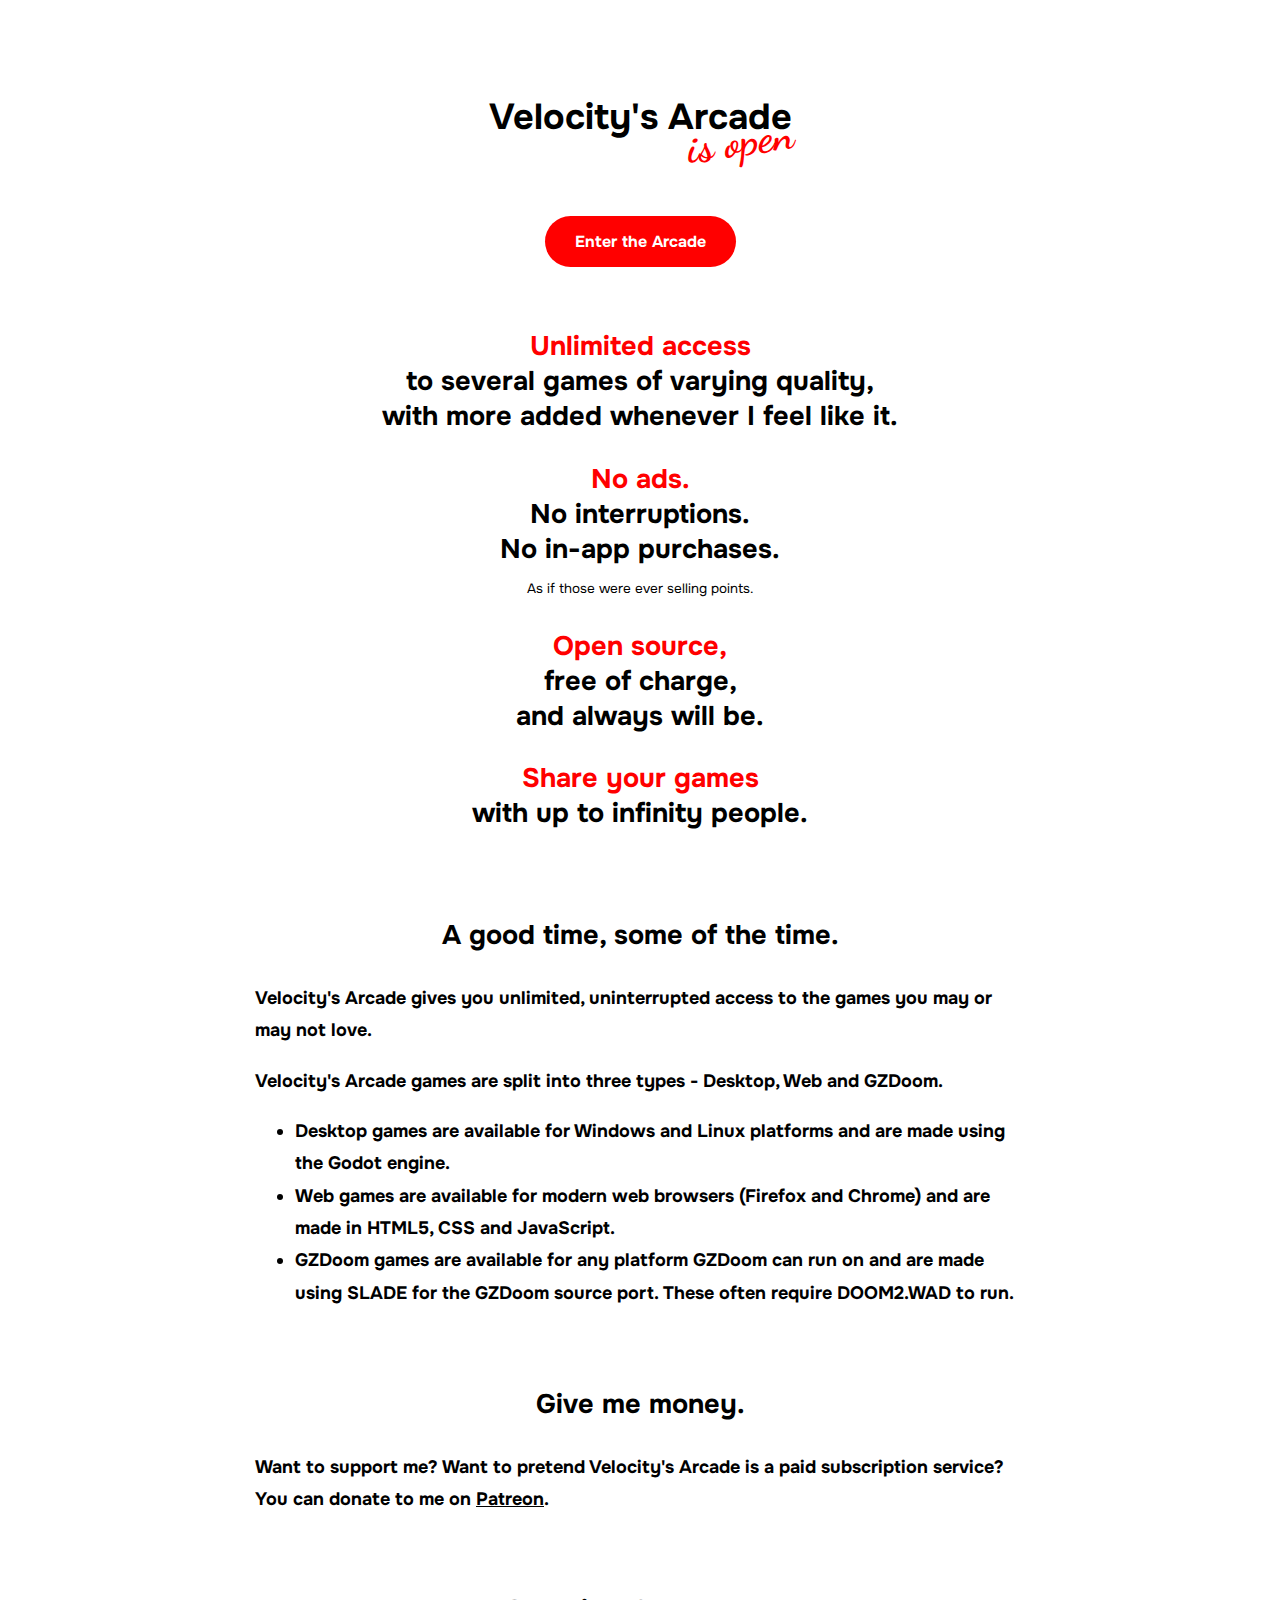
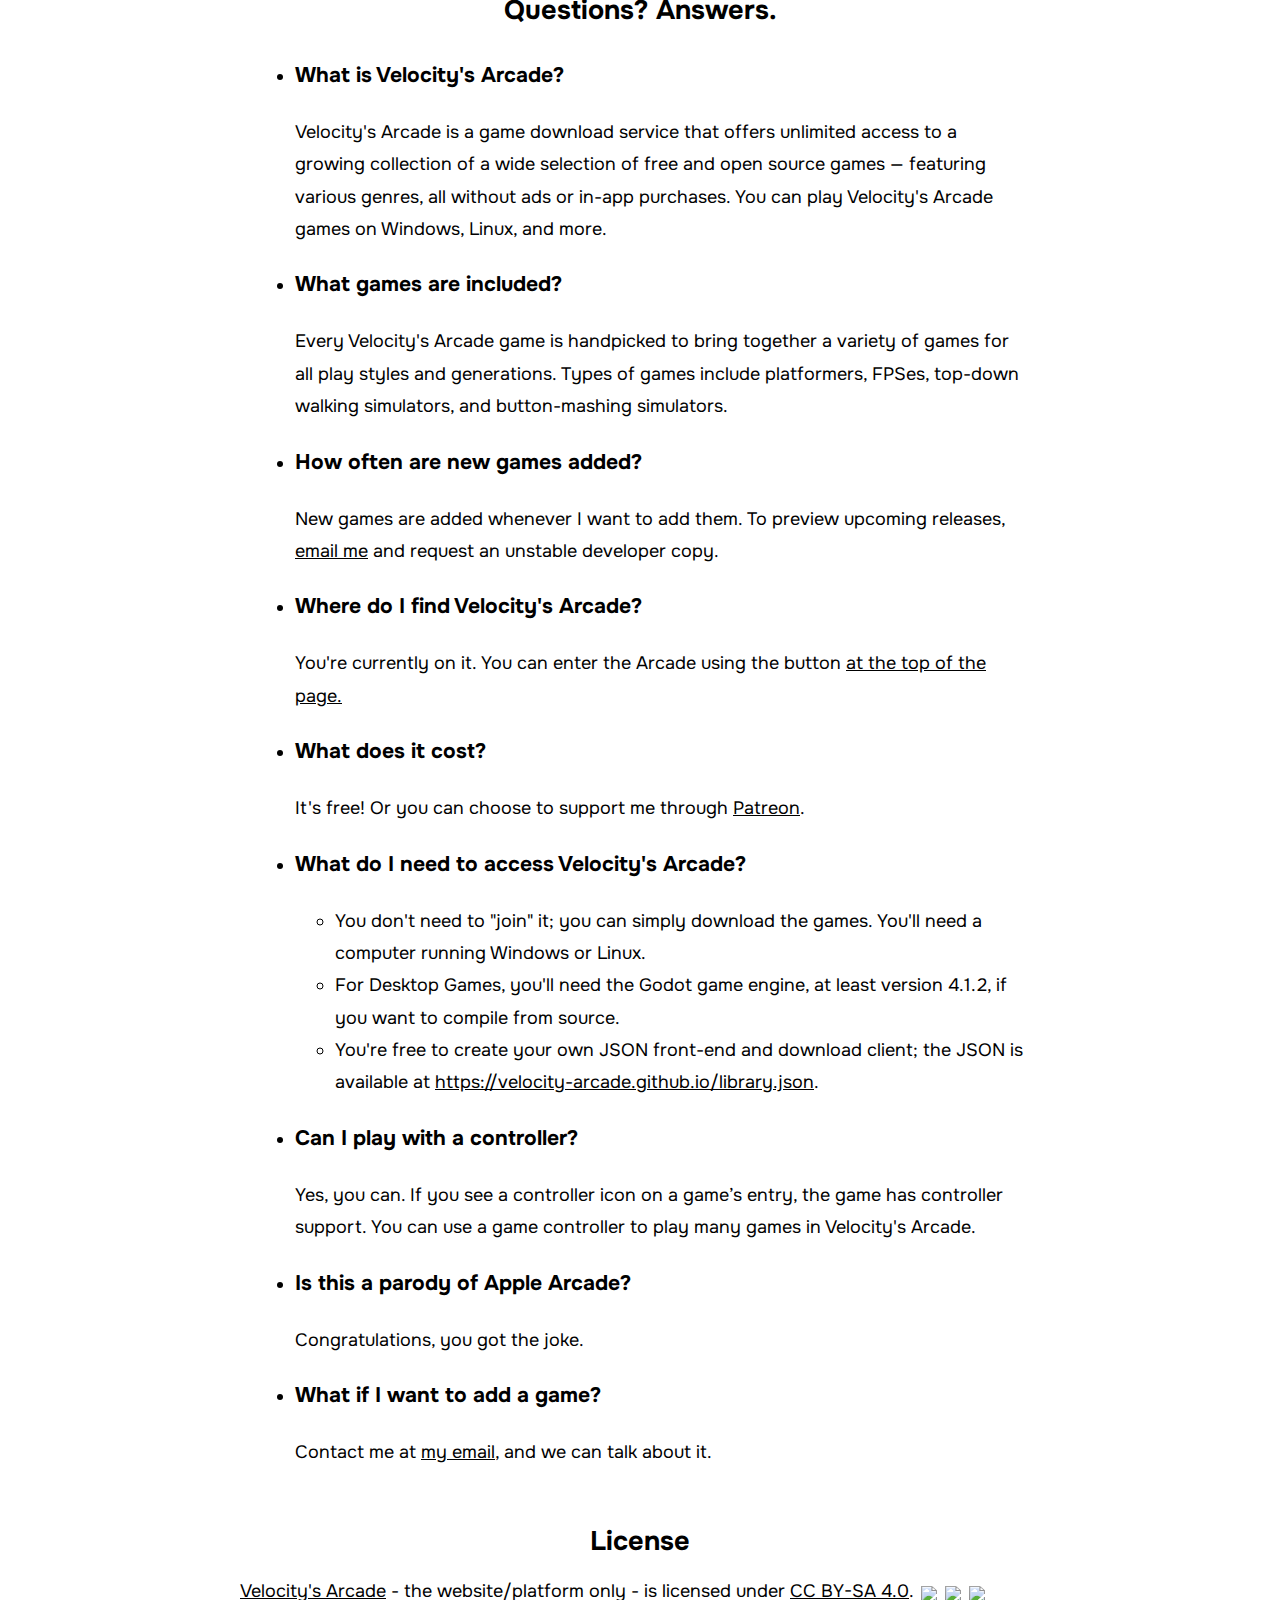
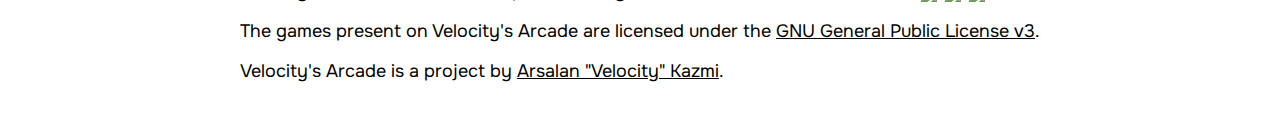
==== index.html @ 4253715c "Add: everything" ====
<!DOCTYPE html>
<html>
<head>
    <meta charset="UTF-8">
    <title>Velocity's Arcade</title>
    <meta name="viewport" content="width=device-width, initial-scale=1.0">
    <link rel="stylesheet" href="index.css">
</head>
<body>
    <header>
        <h1 id="velocitys-arcade">
            Velocity's Arcade <br>
            <p id="is-open">is open</p>
        </h1>
        <div class="button-container">
            <a href="arcade.html"><button>Enter the Arcade</button></a>
        </div>
    </header>

    <section id="selling-points">
        <p>
            <strong>Unlimited access</strong> <br>
            to several games of varying quality, <br>
            with more added whenever I feel like it.
        </p>

        <p>
            <strong>No ads.</strong> <br>
            No interruptions. <br>
            No in-app purchases. <br>
            <span>As if those were ever selling points.</span>
        </p>

        <p>
            <strong>Open source,</strong> <br>
            free of charge, <br>
            and always will be.
        </p>

        <p>
            <strong>Share your games</strong> <br>
            with up to infinity people.
        </p>
    </section>

    <section>
        <h2>A good time, some of the time.</h2>
        <p>Velocity's Arcade gives you unlimited, uninterrupted access to the games you may or may not love.</p>
        <p>Velocity's Arcade games are split into three types - Desktop, Web and GZDoom.</p>
        <ul>
            <li>Desktop games are available for Windows and Linux platforms and are made using the Godot engine.</li>
            <li>Web games are available for modern web browsers (Firefox and Chrome) and are made in HTML5, CSS and JavaScript.</li>
            <li>GZDoom games are available for any platform GZDoom can run on and are made using SLADE for the GZDoom source port. These often require DOOM2.WAD to run.</li>
        </ul>
    </section>

    <aside>
        <h2 id="give-me-money">Give me money.</h2>
        <p>Want to support me? Want to pretend Velocity's Arcade is a paid subscription service? You can donate to me on <a href="https://www.patreon.com/that1m8head">Patreon</a>.</p>
    </aside>

    <section class="faq">
        <h2 id="faq">Questions? Answers.</h2>
        <ul>
            <li>
                <h3>What is Velocity's Arcade?</h3>
                <p>Velocity's Arcade is a game download service that offers unlimited access to a growing collection of a wide selection of free and open source games — featuring various genres, all without ads or in-app purchases. You can play Velocity's Arcade games on Windows, Linux, and more.</p>
            </li>
            <li>
                <h3>What games are included?</h3>
                <p>Every Velocity's Arcade game is handpicked to bring together a variety of games for all play styles and generations. Types of games include platformers, FPSes, top-down walking simulators, and button-mashing simulators.</p>
            </li>
            <li>
                <h3>How often are new games added?</h3>
                <p>New games are added whenever I want to add them. To preview upcoming releases, <a href="mailto:sonicspeed848@gmail.com?subject=Velocity's Arcade - Unstable Game Request">email me</a> and request an unstable developer copy.</p>
            </li>
            <li>
                <h3>Where do I find Velocity's Arcade?</h3>
                <p>You're currently on it. You can enter the Arcade using the button <a href="#top">at the top of the page.</a></p>
            </li>
            <li>
                <h3>What does it cost?</h3>
                <p>It's free! Or you can choose to support me through <a href="[Patreon link]">Patreon</a>.</p>
            </li>
            <li>
                <h3>What do I need to access Velocity's Arcade?</h3>
                <ul>
                    <li>You don't need to "join" it; you can simply download the games. You'll need a computer running Windows or Linux.</li>
                    <li>For Desktop Games, you'll need the Godot game engine, at least version 4.1.2, if you want to compile from source.</li>
                    <li>You're free to create your own JSON front-end and download client; the JSON is available at <a href="library.json">https://velocity-arcade.github.io/library.json</a>.</li>
                </ul>
            </li>
            <li>
                <h3>Can I play with a controller?</h3>
                <p>Yes, you can. If you see a controller icon on a game’s entry, the game has controller support. You can use a game controller to play many games in Velocity's Arcade.</p>
            </li>
            <li>
                <h3>Is this a parody of Apple Arcade?</h3>
                <p>Congratulations, you got the joke.</p>
            </li>
            <li>
                <h3>What if I want to add a game?</h3>
                <p>Contact me at <a href="mailto:sonicspeed848@gmail.com?subject=Velocity's Arcade - Game Proposal">my email</a>, and we can talk about it.</p>
            </li>
        </ul>
    </section>

    <footer>
        <h2 id="license">License</h2>
        <p xmlns:cc="http://creativecommons.org/ns#" xmlns:dct="http://purl.org/dc/terms/">
            <a property="dct:title" rel="cc:attributionURL" href="https://velocity-arcade.github.io">Velocity's Arcade</a> - the website/platform only - is licensed under <a href="http://creativecommons.org/licenses/by-sa/4.0/?ref=chooser-v1" target="_blank" rel="license noopener noreferrer" style="display:inline-block;">CC BY-SA 4.0</a>.
                <img style="height:22px!important;margin-left:3px;vertical-align:text-bottom;" src="https://mirrors.creativecommons.org/presskit/icons/cc.svg?ref=chooser-v1">
                <img style="height:22px!important;margin-left:3px;vertical-align:text-bottom;" src="https://mirrors.creativecommons.org/presskit/icons/by.svg?ref=chooser-v1">
                <img style="height:22px!important;margin-left:3px;vertical-align:text-bottom;" src="https://mirrors.creativecommons.org/presskit/icons/sa.svg?ref=chooser-v1">
            </a>
        </p> 
        <p>The games present on Velocity's Arcade are licensed under the <a href="https://www.gnu.org/licenses/gpl-3.0.en.html">GNU General Public License v3</a>.</p>
        <p>Velocity's Arcade is a project by <a href="https://that1m8head.github.io">Arsalan "Velocity" Kazmi</a>.</p>
    </footer>
</body>
</html>
---- index.css ----
@import url('https://fonts.googleapis.com/css2?family=Dancing+Script:wght@400;500;600;700&family=Onest:wght@100;200;300;400;500;600;700;800;900&display=swap');

body {
    font-family: 'Onest', sans-serif;
    font-size: 18px;
    margin: 50px auto;
    max-width: 800px;
}

a {
    color: black;
}

header {
    padding: 20px;
}

.button-container {
    display: flex;
    justify-content: center;
    align-items: center;
}

button {
    color: white;
    background-color: red;
    font-family: "Onest", sans-serif;
    font-weight: bold;
    font-size: 16px;
    padding: 15px 30px;
    border: none;
    border-radius: 100px;
}

button:hover {
    background-color: #ff6969;
}

button:active {
    background-color: #ffa4a4;
}

#is-open {
    color: red;
    margin: 0;
    font-family: "Dancing Script", cursive;
    font-size: 120%;
    transform: translate(100px, -25px) rotate(-8deg);
}

section, aside {
    padding: 15px;
    line-height: 1.8;
    font-weight: bold;
}

.faq {
    font-weight: normal;
}

#selling-points {
    text-align: center;
    font-size: 150%;
    font-weight: bold;
    line-height: 1.3;
}

#selling-points strong {
    font-weight: bold;
    color: red;
}

#selling-points span {
    font-size: 50%;
    font-weight: normal;
}

h1, h2 {
    text-align: center;
}

@media (prefers-color-scheme: dark)
{
    body {
        background-color: #1e1e1e;
        color: white;
    }
    a {
        color: white;
    }
}
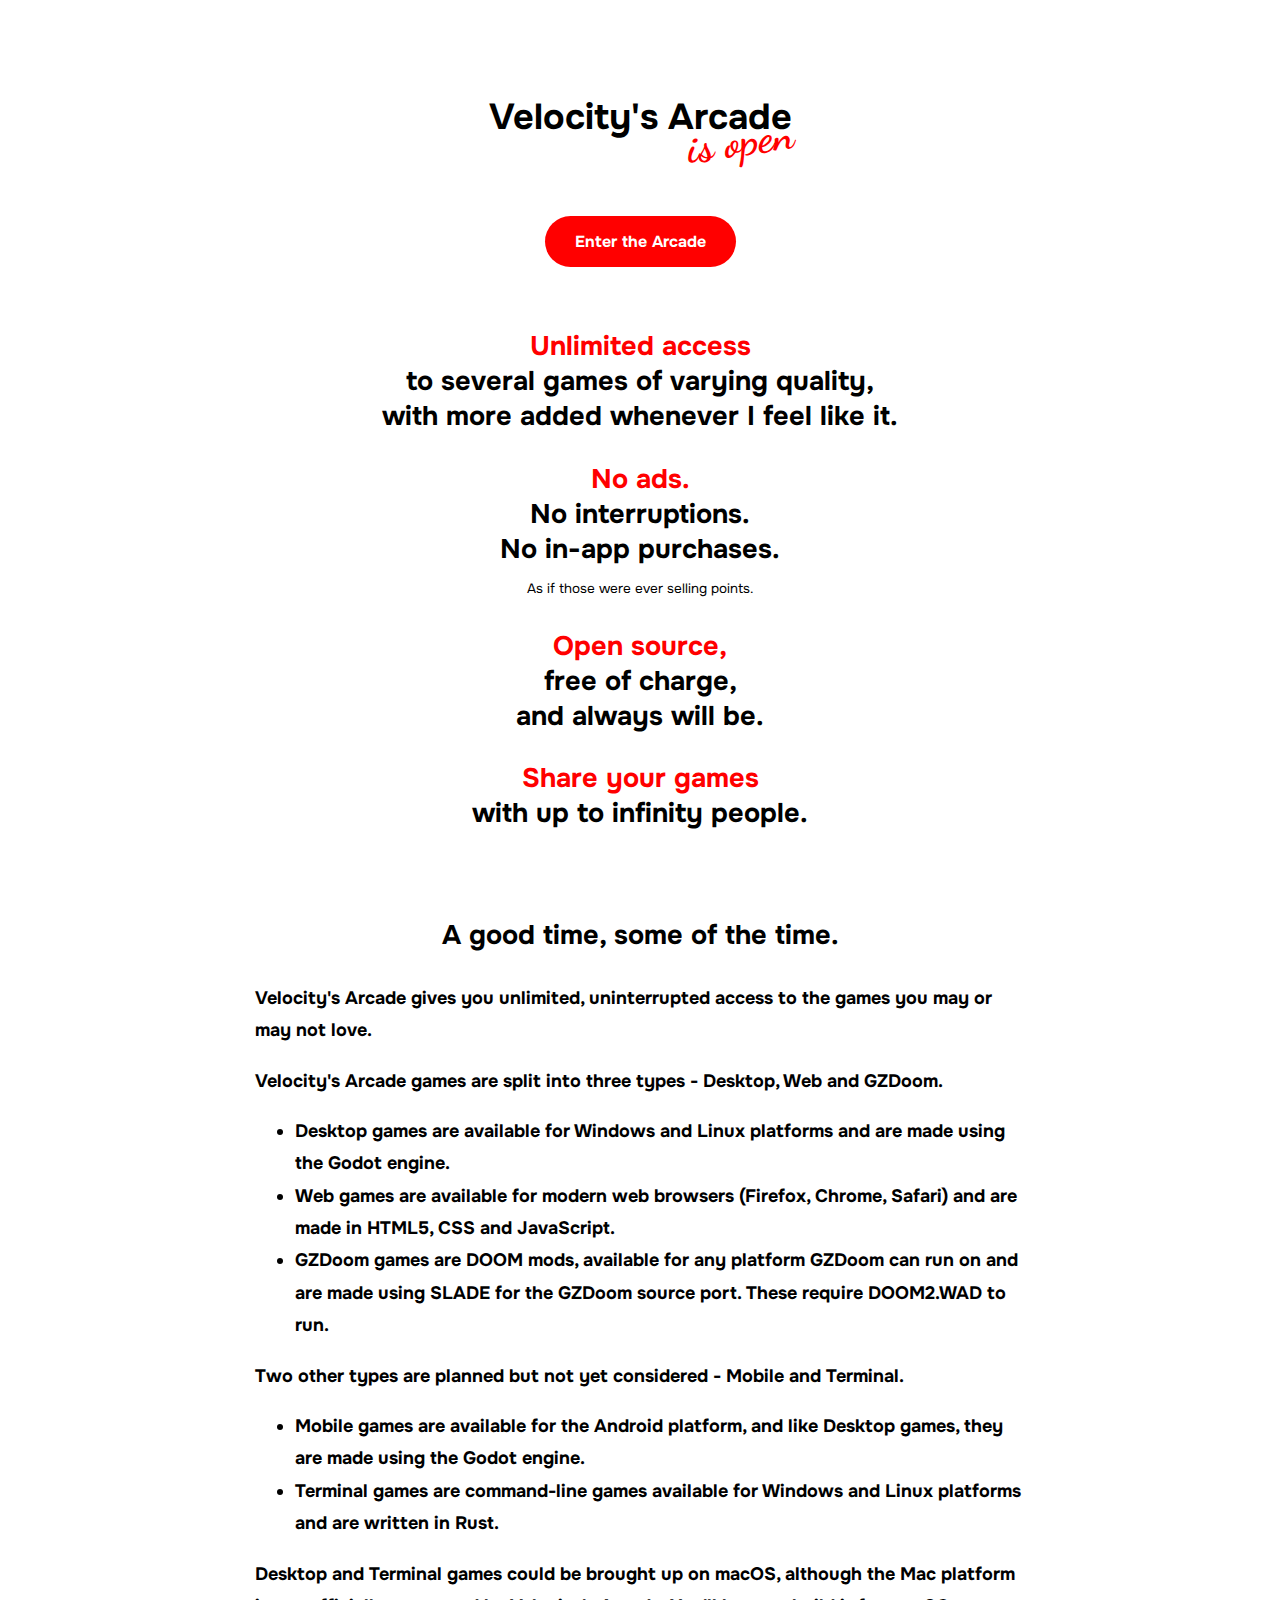
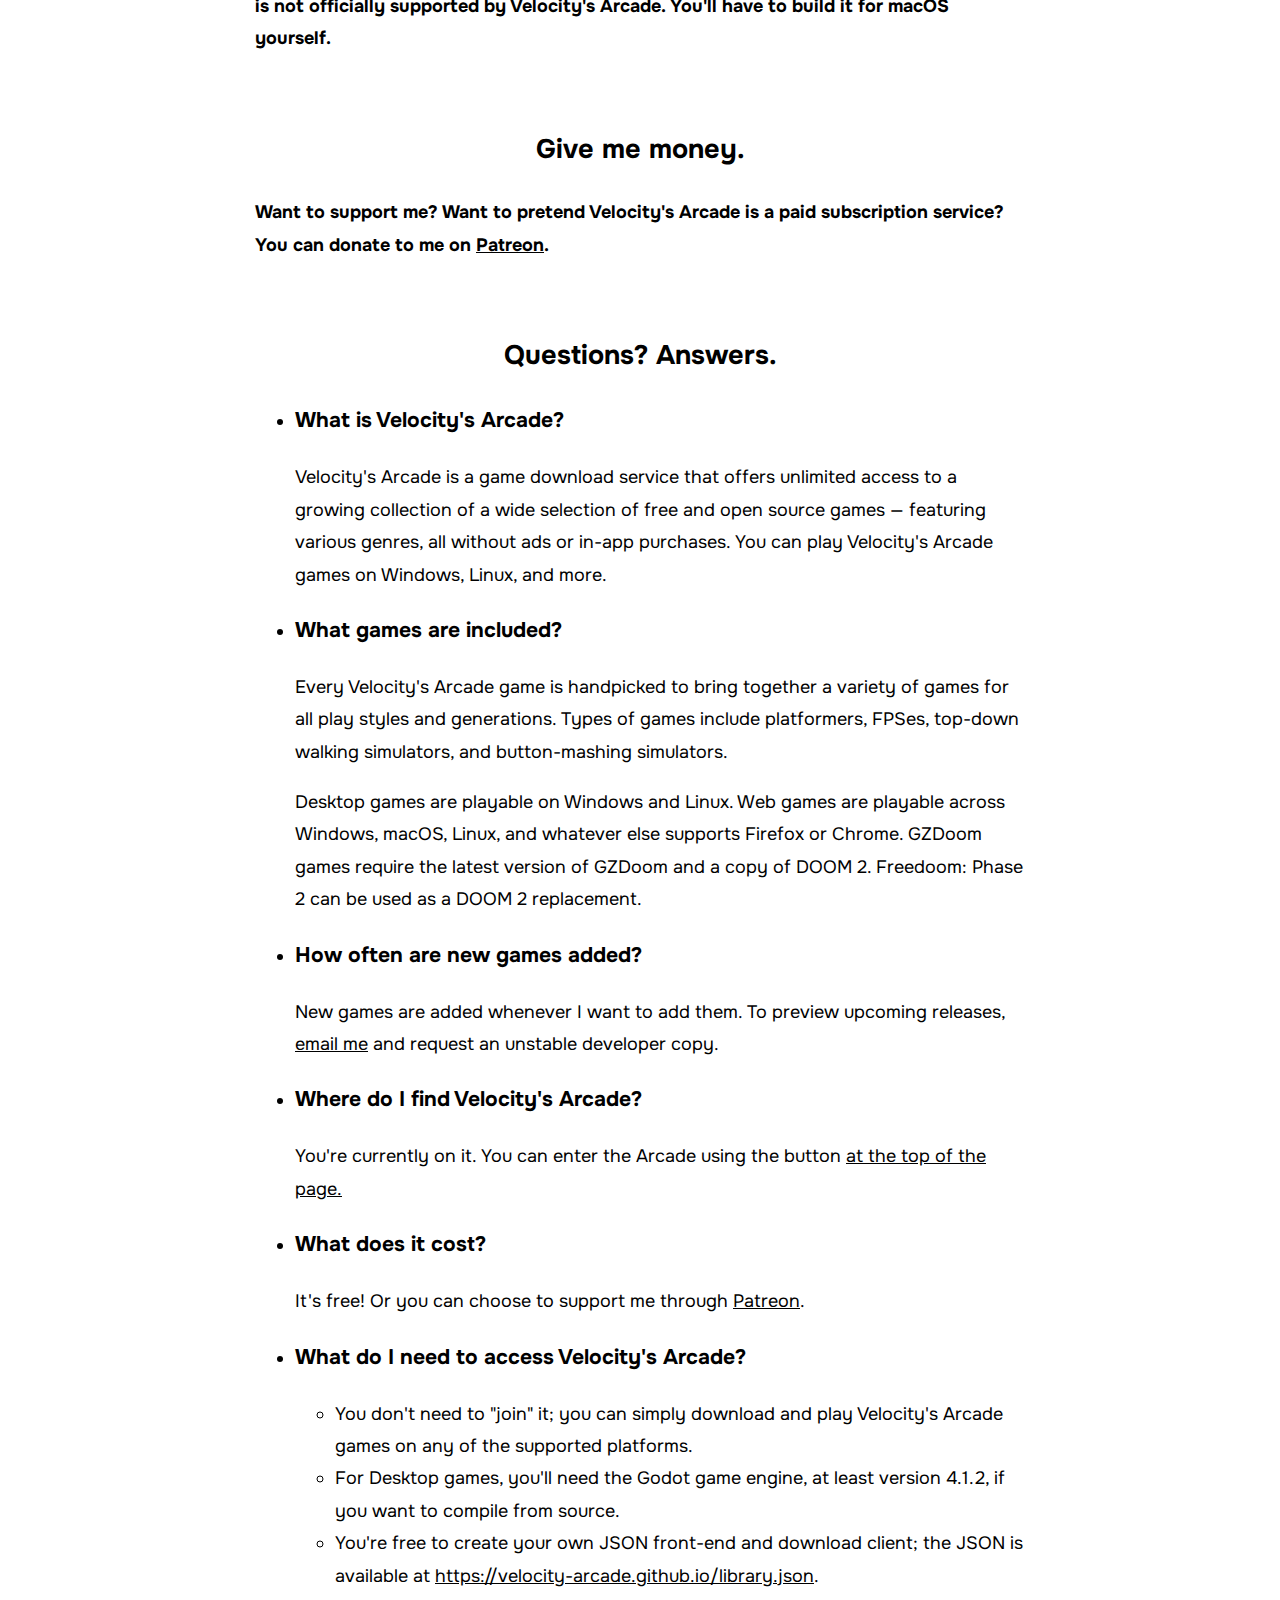
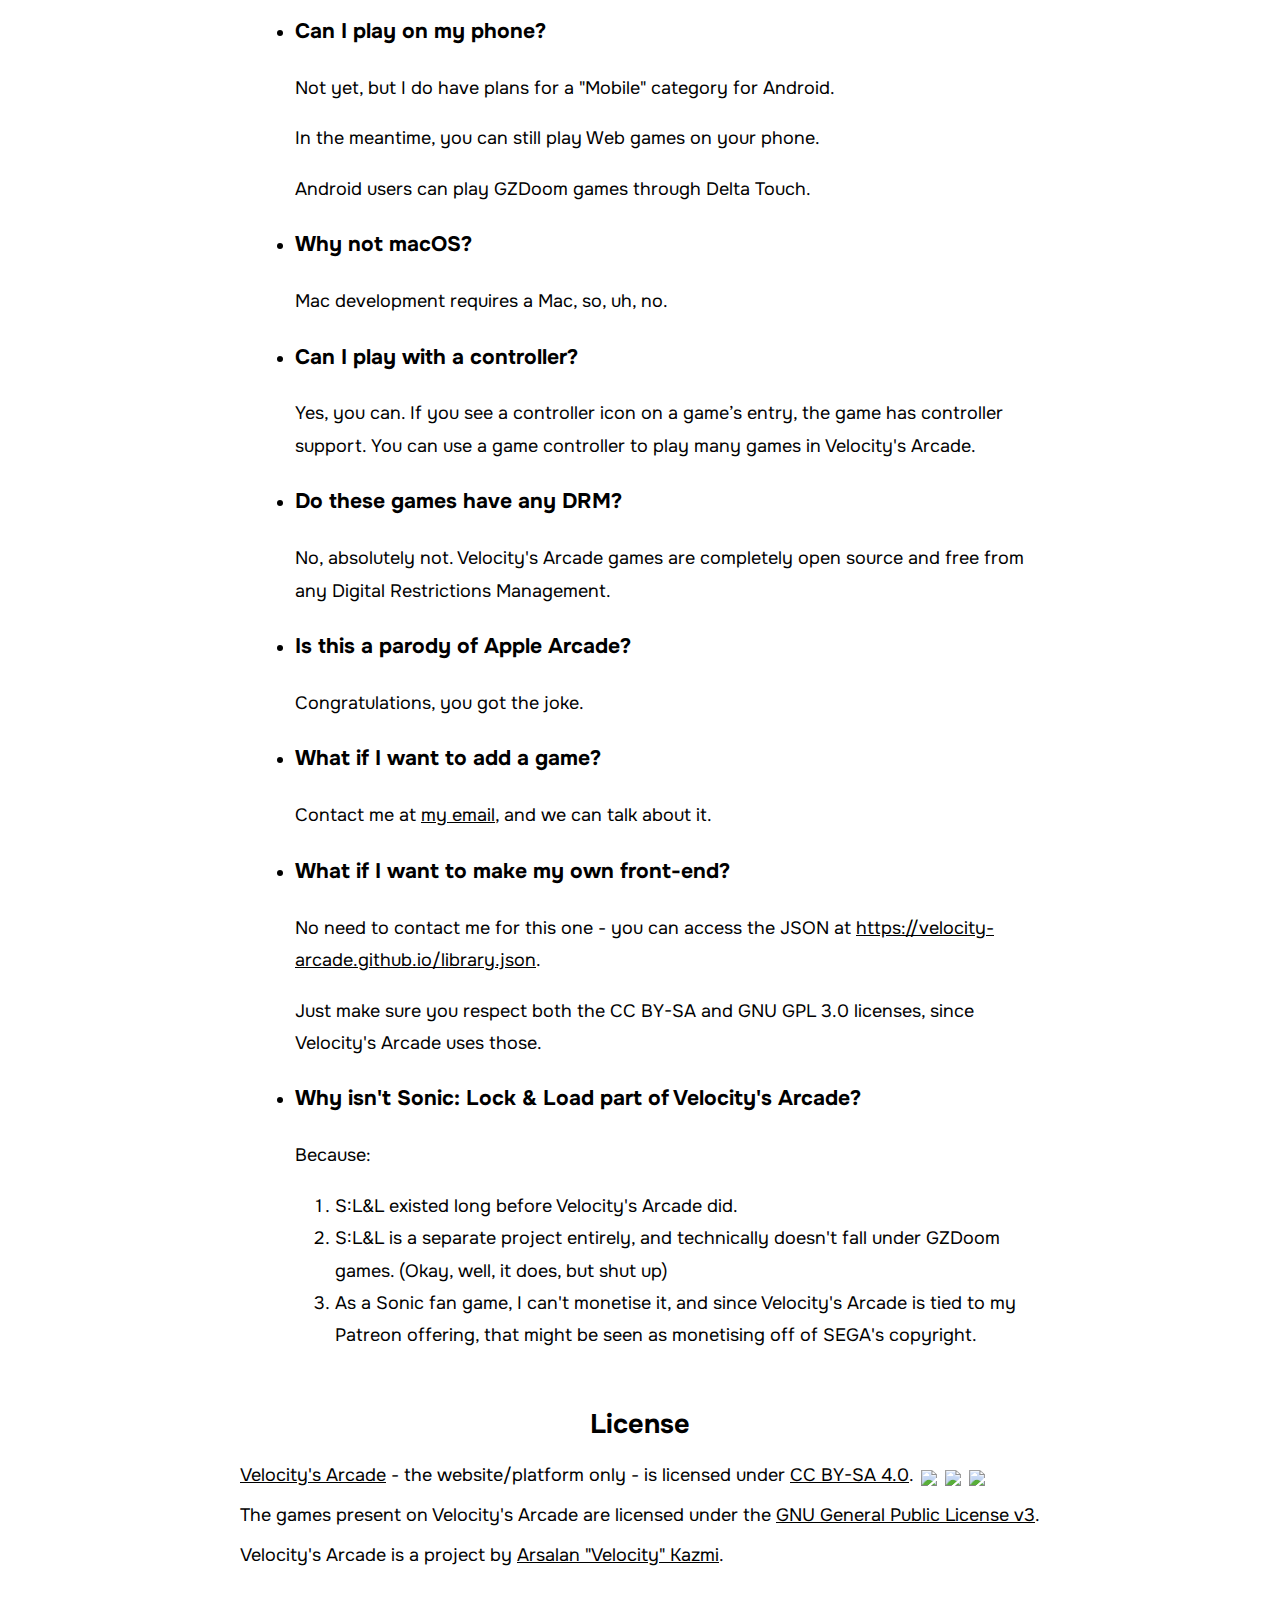
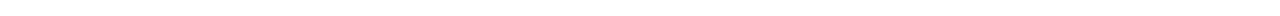
==== commit 57d13f65: "Update: index.html" ====
--- a/index.html
+++ b/index.html
@@ -49,9 +49,15 @@
         <p>Velocity's Arcade games are split into three types - Desktop, Web and GZDoom.</p>
         <ul>
             <li>Desktop games are available for Windows and Linux platforms and are made using the Godot engine.</li>
-            <li>Web games are available for modern web browsers (Firefox and Chrome) and are made in HTML5, CSS and JavaScript.</li>
-            <li>GZDoom games are available for any platform GZDoom can run on and are made using SLADE for the GZDoom source port. These often require DOOM2.WAD to run.</li>
+            <li>Web games are available for modern web browsers (Firefox, Chrome, Safari) and are made in HTML5, CSS and JavaScript.</li>
+            <li>GZDoom games are DOOM mods, available for any platform GZDoom can run on and are made using SLADE for the GZDoom source port. These require DOOM2.WAD to run.</li>
         </ul>
+        <p>Two other types are planned but not yet considered - Mobile and Terminal.</p>
+        <ul>
+            <li>Mobile games are available for the Android platform, and like Desktop games, they are made using the Godot engine.</li>
+            <li>Terminal games are command-line games available for Windows and Linux platforms and are written in Rust.</li>
+        </ul>
+        <p>Desktop and Terminal games could be brought up on macOS, although the Mac platform is not officially supported by Velocity's Arcade. You'll have to build it for macOS yourself.</p>
     </section>
 
     <aside>
@@ -69,6 +75,7 @@
             <li>
                 <h3>What games are included?</h3>
                 <p>Every Velocity's Arcade game is handpicked to bring together a variety of games for all play styles and generations. Types of games include platformers, FPSes, top-down walking simulators, and button-mashing simulators.</p>
+                <p>Desktop games are playable on Windows and Linux. Web games are playable across Windows, macOS, Linux, and whatever else supports Firefox or Chrome. GZDoom games require the latest version of GZDoom and a copy of DOOM 2. Freedoom: Phase 2 can be used as a DOOM 2 replacement.</p>
             </li>
             <li>
                 <h3>How often are new games added?</h3>
@@ -80,19 +87,33 @@
             </li>
             <li>
                 <h3>What does it cost?</h3>
-                <p>It's free! Or you can choose to support me through <a href="[Patreon link]">Patreon</a>.</p>
+                <p>It's free! Or you can choose to support me through <a href="https://www.patreon.com/that1m8head">Patreon</a>.</p>
             </li>
             <li>
                 <h3>What do I need to access Velocity's Arcade?</h3>
                 <ul>
-                    <li>You don't need to "join" it; you can simply download the games. You'll need a computer running Windows or Linux.</li>
-                    <li>For Desktop Games, you'll need the Godot game engine, at least version 4.1.2, if you want to compile from source.</li>
+                    <li>You don't need to "join" it; you can simply download and play Velocity's Arcade games on any of the supported platforms.</li>
+                    <li>For Desktop games, you'll need the Godot game engine, at least version 4.1.2, if you want to compile from source.</li>
                     <li>You're free to create your own JSON front-end and download client; the JSON is available at <a href="library.json">https://velocity-arcade.github.io/library.json</a>.</li>
                 </ul>
             </li>
             <li>
+                <h3>Can I play on my phone?</h3>
+                <p>Not yet, but I do have plans for a "Mobile" category for Android.</p>
+                <p>In the meantime, you can still play Web games on your phone.</p>
+                <p>Android users can play GZDoom games through Delta Touch.</p>
+            </li>
+            <li>
+                <h3>Why not macOS?</h3>
+                <p>Mac development requires a Mac, so, uh, no.</p>
+            </li>
+            <li>
                 <h3>Can I play with a controller?</h3>
                 <p>Yes, you can. If you see a controller icon on a game’s entry, the game has controller support. You can use a game controller to play many games in Velocity's Arcade.</p>
+            </li>
+            <li>
+                <h3>Do these games have any DRM?</h3>
+                <p>No, absolutely not. Velocity's Arcade games are completely open source and free from any Digital Restrictions Management.</p>
             </li>
             <li>
                 <h3>Is this a parody of Apple Arcade?</h3>
@@ -101,6 +122,20 @@
             <li>
                 <h3>What if I want to add a game?</h3>
                 <p>Contact me at <a href="mailto:sonicspeed848@gmail.com?subject=Velocity's Arcade - Game Proposal">my email</a>, and we can talk about it.</p>
+            </li>
+            <li>
+                <h3>What if I want to make my own front-end?</h3>
+                <p>No need to contact me for this one - you can access the JSON at <a href="library.json">https://velocity-arcade.github.io/library.json</a>.</p>
+                <p>Just make sure you respect both the CC BY-SA and GNU GPL 3.0 licenses, since Velocity's Arcade uses those.</p>
+            </li>
+            <li>
+                <h3>Why isn't Sonic: Lock & Load part of Velocity's Arcade?</h3>
+                <p>Because:</p>
+                <ol>
+                    <li>S:L&L existed long before Velocity's Arcade did.</li>
+                    <li>S:L&L is a separate project entirely, and technically doesn't fall under GZDoom games. (Okay, well, it does, but shut up)</li>
+                    <li>As a Sonic fan game, I can't monetise it, and since Velocity's Arcade is tied to my Patreon offering, that might be seen as monetising off of SEGA's copyright.</li>
+                </ol>
             </li>
         </ul>
     </section>
